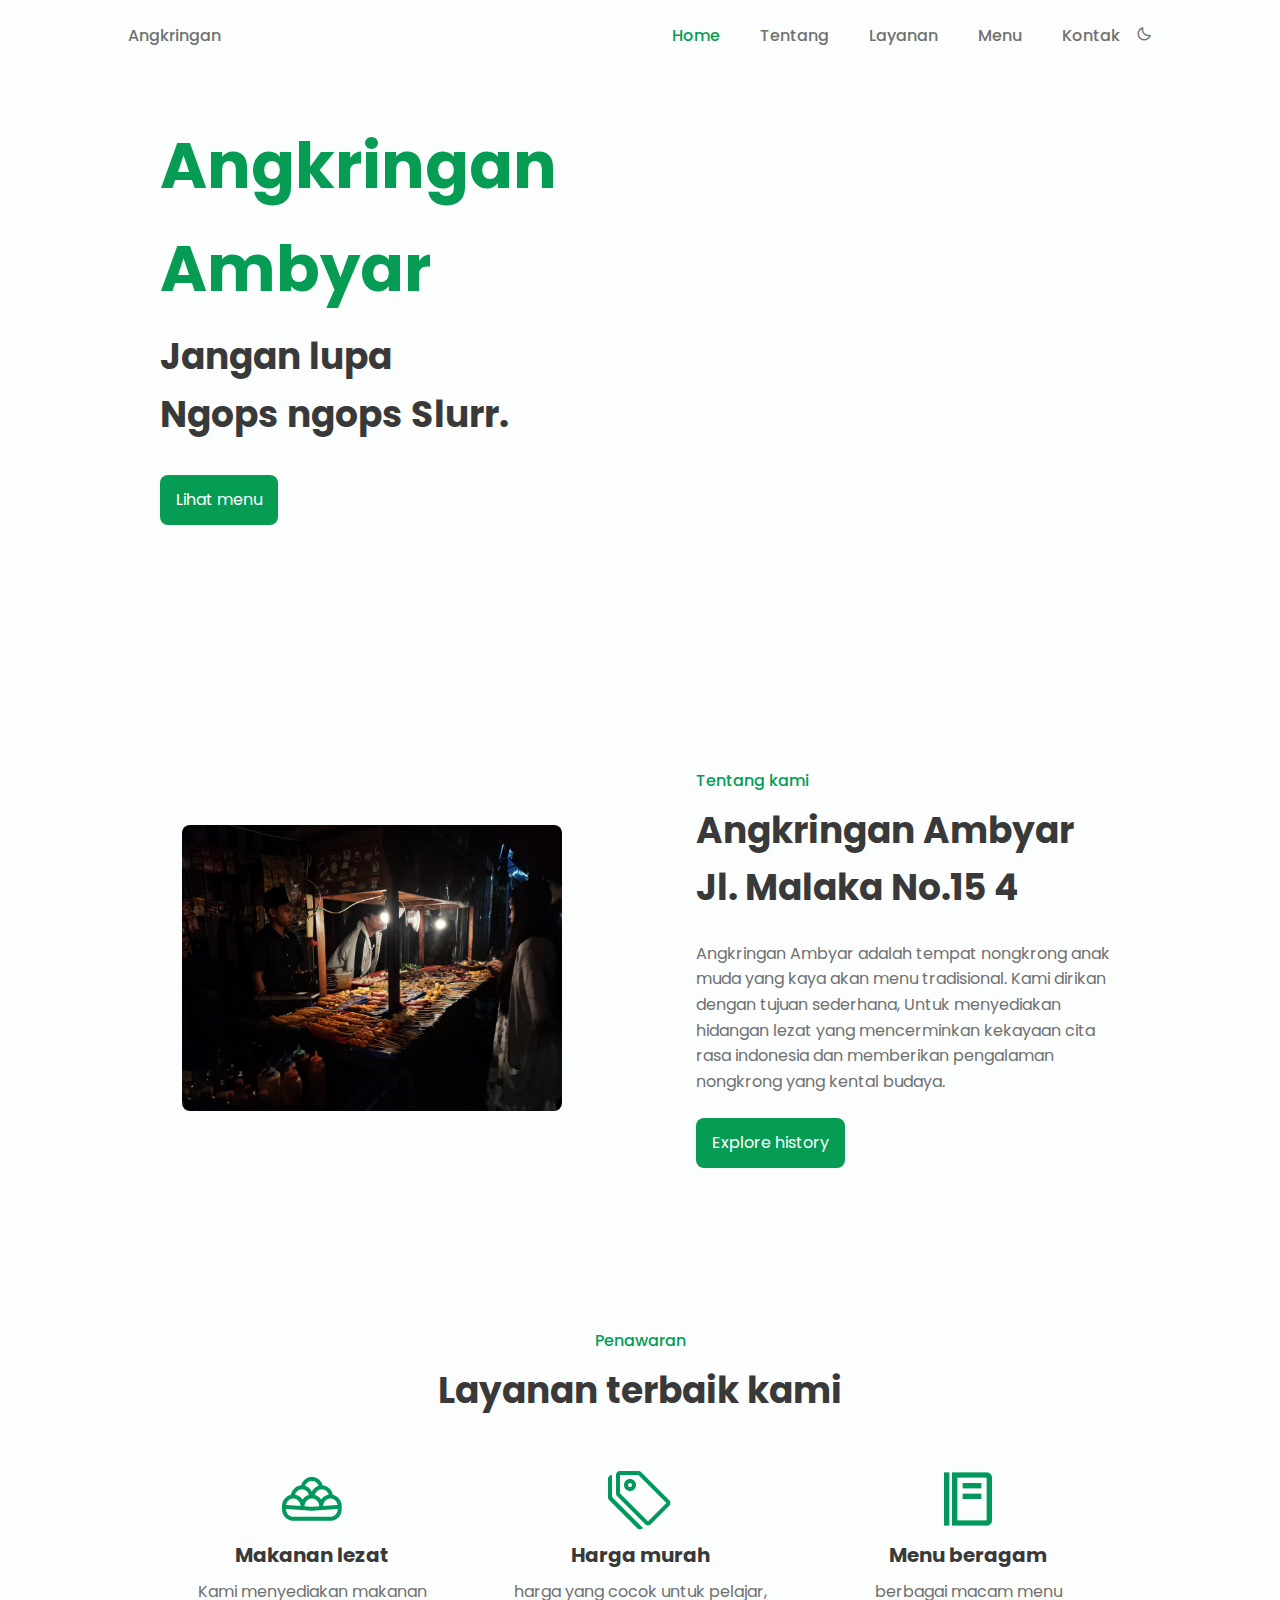
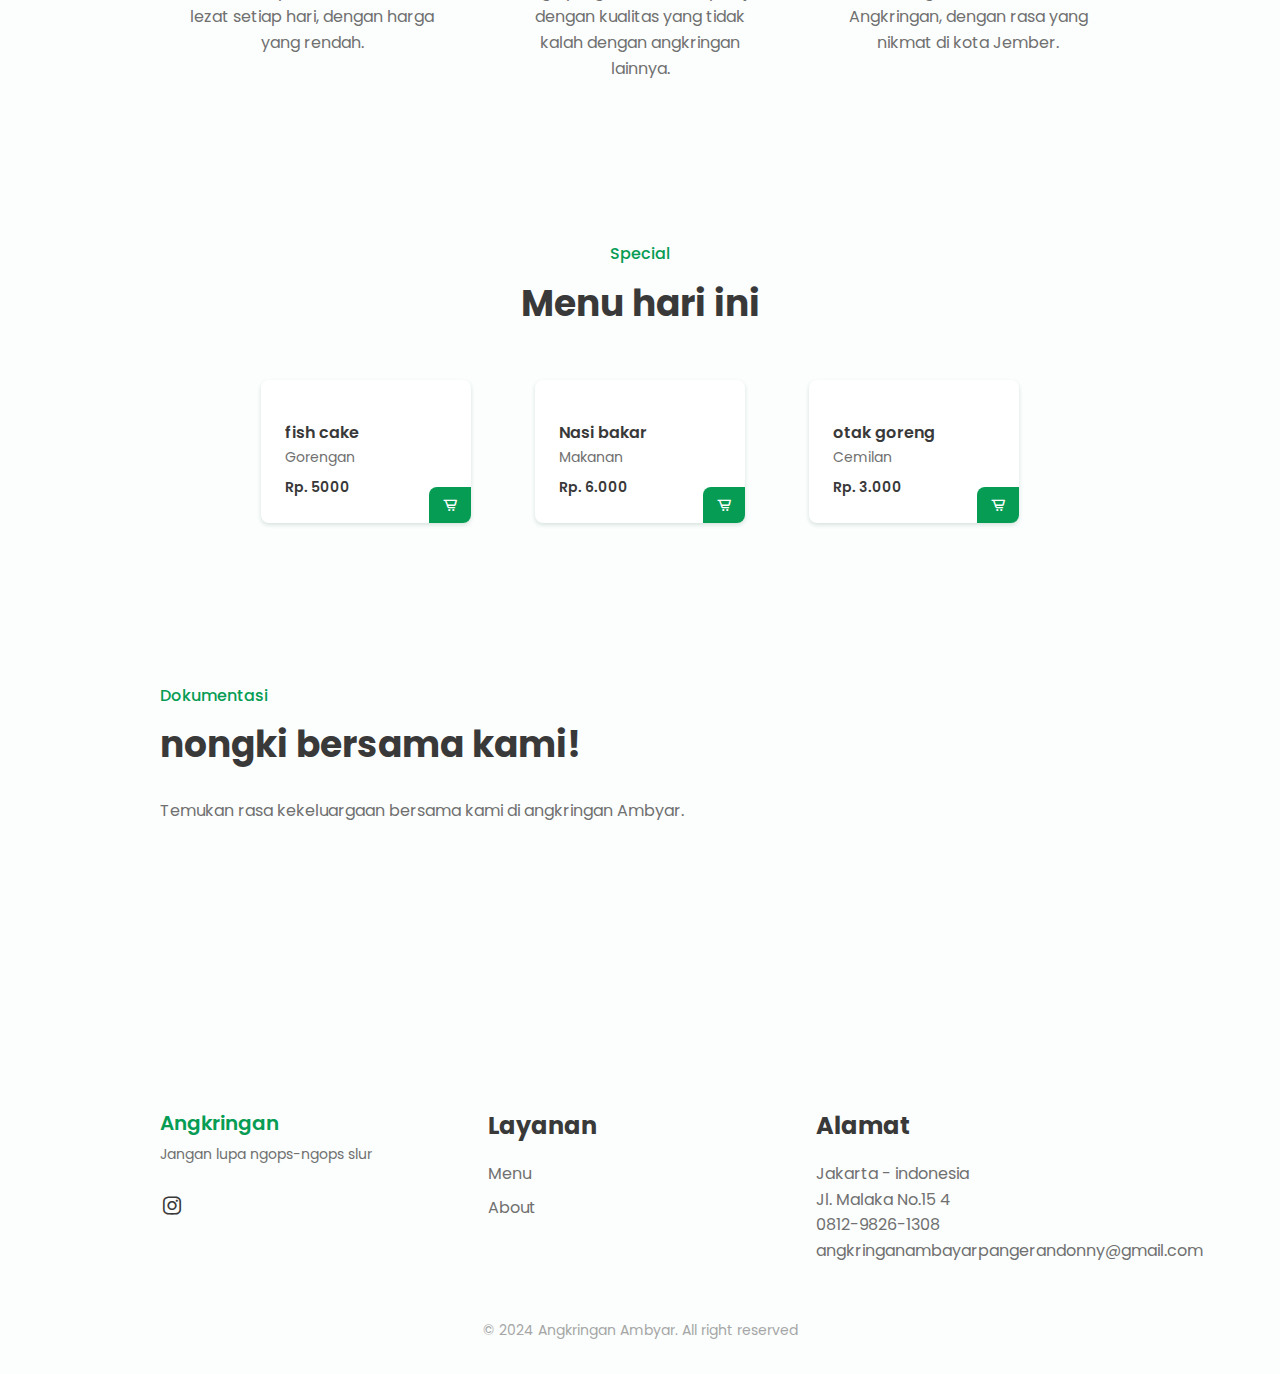
==== index.html @ 0deecf0d "first commit" ====
<!DOCTYPE html>
<html lang="en">

<head>
    <meta charset="UTF-8">
    <meta name="viewport" content="width=device-width, initial-scale=1.0">

    <!--========== BOX ICONS ==========-->
    <link href='https://cdn.jsdelivr.net/npm/boxicons@2.0.5/css/boxicons.min.css' rel='stylesheet'>

    <!--========== CSS ==========-->
    <link rel="stylesheet" href="assets/css/styles.css">

    <title>Angkringan Ambyar Pangeran Donny Abie</title>
</head>

<body>

    <!--========== SCROLL TOP ==========-->
    <a href="#" class="scrolltop" id="scroll-top">
        <i class='bx bx-chevron-up scrolltop__icon'></i>
    </a>

    <!--========== HEADER ==========-->
    <header class="l-header" id="header">
        <nav class="nav bd-container">
            <a href="#" class="nav__logo">Angkringan</a>

            <div class="nav__menu" id="nav-menu">
                <ul class="nav__list">
                    <li class="nav__item"><a href="#home" class="nav__link active-link">Home</a></li>
                    <li class="nav__item"><a href="#about" class="nav__link">Tentang</a></li>
                    <li class="nav__item"><a href="#services" class="nav__link">Layanan</a></li>
                    <li class="nav__item"><a href="#menu" class="nav__link">Menu</a></li>
                    <li class="nav__item"><a href="#contact" class="nav__link">Kontak</a></li>

                    <li><i class='bx bx-moon change-theme' id="theme-button"></i></li>
                </ul>
            </div>

            <div class="nav__toggle" id="nav-toggle">
                <i class='bx bx-menu'></i>
            </div>
        </nav>
    </header>

    <main class="l-main">
        <!--========== HOME ==========-->
        <section class="home" id="home">
            <div class="home__container bd-container bd-grid">
                <div class="home__data">
                    <h1 class="home__title">Angkringan Ambyar</h1>
                    <h2 class="home__subtitle">Jangan lupa <br>Ngops ngops Slurr.</h2>
                    <a href="menu.html" class="button">Lihat menu</a>
                </div>

                <img src="assets/img/foto_angkringan.jpg" alt="" class="home__img">
            </div>
        </section>

        <!--========== ABOUT ==========-->
        <section class="about section bd-container" id="about">
            <div class="about__container  bd-grid">
                <div class="about__data">
                    <span class="section-subtitle about__initial">Tentang kami</span>
                    <h2 class="section-title about__initial">Angkringan Ambyar<br>Jl. Malaka No.15 4</h2>
                    <p class="about__description">Angkringan Ambyar adalah tempat nongkrong anak muda yang kaya akan menu tradisional. Kami dirikan dengan tujuan sederhana, Untuk menyediakan hidangan lezat yang
                        mencerminkan kekayaan cita rasa indonesia dan memberikan pengalaman nongkrong yang kental budaya. </p>
                    <a href="about.html" class="button">Explore history</a>
                </div>

                <img src="assets/img/angkringan2.jpg" alt="" class="about__img">
            </div>
        </section>

        <!--========== SERVICES ==========-->
        <section class="services section bd-container" id="services">
            <span class="section-subtitle">Penawaran</span>
            <h2 class="section-title">Layanan terbaik kami</h2>

            <div class="services__container  bd-grid">
                <div class="services__content">
                    <img class="service__img" src="assets/img/services1.png" alt="">
                    <h3 class="services__title">Makanan lezat</h3>
                    <p class="services__description">Kami menyediakan makanan lezat setiap hari, dengan harga yang
                        rendah.</p>
                </div>

                <div class="services__content">
                    <img class="service__img" src="assets/img/services 2.png" alt="">
                    <h3 class="services__title">Harga murah</h3>
                    <p class="services__description">harga yang cocok untuk pelajar, dengan kualitas yang tidak kalah
                        dengan angkringan lainnya.</p>
                </div>

                <div class="services__content">
                    <img class="service__img" src="assets/img/services3.png" alt="">
                    <h3 class="services__title">Menu beragam</h3>
                    <p class="services__description"> berbagai macam menu Angkringan, dengan rasa yang nikmat di kota
                        Jember.</p>
                </div>
            </div>
        </section>

        <!--========== MENU ==========-->
        <section class="menu section bd-container" id="menu">
            <span class="section-subtitle">Special</span>
            <h2 class="section-title">Menu hari ini</h2>

            <div class="menu__container bd-grid">
                <div class="menu__content">
                    <img src="assets/img/fishcake-modified.png" alt="" class="menu__img">
                    <h3 class="menu__name">fish cake</h3>
                    <span class="menu__detail">Gorengan</span>
                    <span class="menu__preci">Rp. 5000</span>
                    <a href="menu.html" class="button menu__button"><i class='bx bx-cart-alt'></i></a>
                </div>

                <div class="menu__content">
                    <img src="assets/img/nasibakar-modified.png" alt="" class="menu__img">
                    <h3 class="menu__name">Nasi bakar</h3>
                    <span class="menu__detail">Makanan</span>
                    <span class="menu__preci">Rp. 6.000</span>
                    <a href="menu.html" class="button menu__button"><i class='bx bx-cart-alt'></i></a>
                </div>

                <div class="menu__content">
                    <img src="assets/img/otakgoreng-modified.png" alt="" class="menu__img">
                    <h3 class="menu__name">otak goreng</h3>
                    <span class="menu__detail">Cemilan</span>
                    <span class="menu__preci">Rp. 3.000</span>
                    <a href="menu.html" class="button menu__button"><i class='bx bx-cart-alt'></i></a>
                </div>
            </div>
        </section>

        <!--===== APP =======-->
        <section class="app section bd-container">
                <div class="app__data">
                    <span class="section-subtitle app__initial">Dokumentasi</span>
                    <h2 class="section-title app__initial">nongki bersama kami!</h2>
                    <p class="app__description">Temukan rasa kekeluargaan bersama kami di angkringan Ambyar.
                    </p>
                    <div class="app__stores">
                        <a href="https://maps.app.goo.gl/nrEzpNEeFhxpk32NA"><img src="assets/img/nasibakar-modified.png" alt="" class="app__store"></a>
                        <a href="https://maps.app.goo.gl/nrEzpNEeFhxpk32NA"><img src="assets/img/nasikucing-modified.png" alt="" class="app__store"></a>
                        <a href="https://maps.app.goo.gl/nrEzpNEeFhxpk32NA"><img src="assets/img/otakgoreng-modified.png" alt="" class="app__store"></a>
                        <a href="https://maps.app.goo.gl/nrEzpNEeFhxpk32NA"><img src="assets/img/ayambakar-modified.png" alt="" class="app__store"></a>
                    </div>
                </div>

                <img src="assets/img/gatau.png" alt="" class="app__img">
            
        </section>

        <!--========== CONTACT US ==========-->


    </main>



    <!--========== FOOTER ==========-->
    <footer class="footer section bd-container">
        <div class="footer__container bd-grid">
            <div class="footer__content">
                <a href="#" class="footer__logo">Angkringan</a>
                <span class="footer__description">Jangan lupa ngops-ngops slur</span>
                <div>
                    <a href="https://www.instagram.com/angkringan_ambyarx/" class="footer__social"><i class='bx bxl-instagram'></i></a>
                </div>
            </div>

            <div class="footer__content">
                <h3 class="footer__title">Layanan</h3>
                <ul>
                    <li><a href="menu.html" class="footer__link">Menu</a></li>
                    <li><a href="about.html" class="footer__link">About</a></li>
                </ul>
            </div>

            <div class="footer__content">
                <h3 class="footer__title">Alamat</h3>
                <ul>
                    <li>Jakarta - indonesia</li>
                    <li> Jl. Malaka No.15 4</li>
                    <li>0812-9826-1308</li>
                    <li>angkringanambayarpangerandonny@gmail.com</li>
                </ul>
            </div>
        </div>

        <p class="footer__copy">&#169; 2024 Angkringan Ambyar. All right reserved</p>
    </footer>

    <!--========== SCROLL REVEAL ==========-->
    <script src="https://unpkg.com/scrollreveal"></script>

    <!--========== MAIN JS ==========-->
    <script src="assets/js/main.js"></script>
</body>

</html>
---- assets/css/styles.css ----
/*===== GOOGLE FONTS =====*/
@import url("https://fonts.googleapis.com/css2?family=Poppins:wght@400;500;600&display=swap");

/*===== VARIABLES CSS =====*/
:root {
  --header-height: 3rem;

  /*========== Colors ==========*/
  --first-color: #069C54;
  --first-color-alt: #048654;
  --title-color: #393939;
  --text-color: #707070;
  --text-color-light: #A6A6A6;
  --body-color: #FBFEFD;
  --container-color: #FFFFFF;

  /*========== Font and typography ==========*/
  --body-font: 'Poppins', sans-serif;
  --biggest-font-size: 2.25rem;
  --h1-font-size: 1.5rem;
  --h2-font-size: 1.25rem;
  --h3-font-size: 1rem;
  --normal-font-size: .938rem;
  --small-font-size: .813rem;
  --smaller-font-size: .75rem;

  /*========== Font weight ==========*/
  --font-medium: 500;
  --font-semi-bold: 600;

  /*========== Margenes ==========*/
  --mb-1: .5rem;
  --mb-2: 1rem;
  --mb-3: 1.5rem;
  --mb-4: 2rem;
  --mb-5: 2.5rem;
  --mb-6: 3rem;

  /*========== z index ==========*/
  --z-tooltip: 10;
  --z-fixed: 100;
}

@media screen and (min-width: 768px){
  :root{
    --biggest-font-size: 4rem;
    --h1-font-size: 2.25rem;
    --h2-font-size: 1.5rem;
    --h3-font-size: 1.25rem;
    --normal-font-size: 1rem;
    --small-font-size: .875rem;
    --smaller-font-size: .813rem;
  }
}

/*========== BASE ==========*/
*,::before,::after{
  box-sizing: border-box;
}

html{
  scroll-behavior: smooth;
}

/*========== Variables Dark theme ==========*/
body.dark-theme{
  --title-color: #F1F3F2;
  --text-color: #C7D1CC;
  --body-color: #1D2521;
  --container-color: #27302C;
}

/*========== Button Dark/Light ==========*/
.change-theme{
  position: absolute;
  right: 1rem;
  top: 1.8rem;
  color: var(--text-color);
  font-size: 1rem;
  cursor: pointer;
}

body{
  margin: var(--header-height) 0 0 0;
  font-family: var(--body-font);
  font-size: var(--normal-font-size);
  background-color: var(--body-color);
  color: var(--text-color);
  line-height: 1.6;
}

h1,h2,h3,p,ul{
  margin: 0;
}

ul{
  padding: 0;
  list-style: none;
}

a{
  text-decoration: none;
}

img{
  max-width: 100%;
  height: auto;
}

/*========== CLASS CSS ==========*/
.section{
  padding: 4rem 0 2rem;
}

.section-title, .section-subtitle{
  text-align: center;
}

.section-title{
  font-size: var(--h1-font-size);
  color: var(--title-color);
  margin-bottom: var(--mb-3);
}

.section-subtitle{
  display: block;
  color: var(--first-color);
  font-weight: var(--font-medium);
  margin-bottom: var(--mb-1);
}

/*========== LAYOUT ==========*/
.bd-container{
  max-width: 960px;
  width: calc(100% - 2rem);
  margin-left: var(--mb-2);
  margin-right: var(--mb-2);
}

.bd-grid{
  display: grid;
  gap: 1.5rem;
}

.l-header{
  width: 100%;
  position: fixed;
  top: 0;
  left: 0;
  z-index: var(--z-fixed);
  background-color: var(--body-color);
}

/*========== NAV ==========*/
.nav{
  max-width: 1024px;
  height: var(--header-height);
  display: flex;
  justify-content: space-between;
  align-items: center;
}

@media screen and (max-width: 768px){
  .nav__menu{
    position: fixed;
    top: -100%;
    left: 0;
    width: 100%;
    padding: 1.5rem 0 1rem;
    text-align: center;
    background-color: var(--body-color);
    transition: .4s;
    box-shadow: 0 4px 4px rgba(0,0,0,.1);
    border-radius: 0 0 1rem 1rem;
    z-index: var(--z-fixed);
  }
}

.nav__item{
  margin-bottom: var(--mb-2);
}

.nav__link, .nav__logo, .nav__toggle{
  color: var(--text-color);
  font-weight: var(--font-medium);
}

.nav__logo:hover{
  color: var(--first-color);
}

.nav__link{
  transition: .3s;
}

.nav__link:hover{
  color: var(--first-color);
}

.nav__toggle{
  font-size: 1.3rem;
  cursor: pointer;
}

/* Show menu */
.show-menu{
  top: var(--header-height);
}

/* Active menu */
.active-link{
  color: var(--first-color);
}

/* Change background header */
.scroll-header{
  box-shadow: 0 2px 4px rgba(0,0,0,.1);
}

/* Scroll top */
.scrolltop{
  position: fixed;
  right: 1rem;
  bottom: -20%;
  display: flex;
  justify-content: center;
  align-items: center;
  padding: .3rem;
  background: rgba(6,156,84,.5);
  border-radius: .4rem;
  z-index: var(--z-tooltip);
  transition: .4s;
  visibility: hidden;
}

.scrolltop:hover{
  background-color: var(--first-color-alt);
}

.scrolltop__icon{
  font-size: 1.8rem;
  color: var(--body-color);
}

/* Show scrolltop */
.show-scroll{
  visibility: visible;
  bottom: 1.5rem;
}

/*========== HOME ==========*/
.home__container{
  height: calc(100vh - var(--header-height));
  align-content: center;
}

.home__title{
  font-size: var(--biggest-font-size);
  color: var(--first-color);
  margin-bottom: var(--mb-1);
}

.home__subtitle{
  font-size: var(--h1-font-size);
  color: var(--title-color);
  margin-bottom: var(--mb-4);
}

.home__img{
  width: 300px;
  justify-self: center;
}

/*========== BUTTONS ==========*/
.button{
  display: inline-block;
  background-color: var(--first-color);
  color: #FFF;
  padding: .75rem 1rem;
  border-radius: .5rem;
  transition: .3s;
}

.button:hover{
  background-color: var(--first-color-alt);
}

/*========== ABOUT ==========*/
.about__data{
  text-align: center;
}

.about__description{
  margin-bottom: var(--mb-3);
}

.about__img{
  width: 280px;
  border-radius: .5rem;
  justify-self: center;
}

/*========== SERVICES ==========*/
.services__container{
  row-gap: 2.5rem;
  grid-template-columns: repeat(auto-fit, minmax(220px, 1fr));
}

.services__content{
  text-align: center;
}

.services__img{
  width: 64px;
  height: 64px;
  fill: var(--first-color);
  margin-bottom: var(--mb-2);
}

.services__title{
  font-size: var(--h3-font-size);
  color: var(--title-color);
  margin-bottom: var(--mb-1);
}

.services__description{
  padding: 0 1.5rem;
}

/*========== MENU ==========*/
.menu__container{
  grid-template-columns: repeat(2, 1fr);
  justify-content: center;
}

.menu__content{
  position: relative;
  display: flex;
  flex-direction: column;
  background-color: var(--container-color);
  border-radius: .5rem;
  box-shadow: 0 2px 4px rgba(3,74,40,.15);
  padding: .75rem;
}

.menu__img{
  width: 100px;
  align-self: center;
  margin-bottom: var(--mb-2);
}

.menu__name, .menu__preci{
  font-weight: var(--font-semi-bold);
  color: var(--title-color);
}

.menu__name{
  font-size: var(--normal-font-size);
}

.menu__detail, .menu__preci{
  font-size: var(--small-font-size);
}

.menu__detail{
  margin-bottom: var(--mb-1);
}

.menu__button{
  position: absolute;
  bottom: 0;
  right: 0;
  display: flex;
  padding: .625rem .813rem;
  border-radius: .5rem 0 .5rem 0;
}

/*========== APP ==========*/
.app__data{
  text-align: center;
}

.app__description{
  margin-bottom: var(--mb-5);
}

.app__stores{
  margin-bottom: var(--mb-4);
}

.app__store{
  width: 120px;
  margin: 0 var(--mb-1);
}

.app__img{
  width: 230px;
  justify-self: center;
}

/*========== CONTACT ==========*/
.contact__container{
  text-align: center;
}

.contact__description{
  margin-bottom: var(--mb-3);
}

/*========== FOOTER ==========*/
.footer__container{
  grid-template-columns: repeat(auto-fit, minmax(220px, 1fr));
  row-gap: 2rem;
}

.footer__logo{
  font-size: var(--h3-font-size);
  color: var(--first-color);
  font-weight: var(--font-semi-bold);
}

.footer__description{
  display: block;
  font-size: var(--small-font-size);
  margin: .25rem 0 var(--mb-3);
}

.footer__social{
  font-size: 1.5rem;
  color: var(--title-color);
  margin-right: var(--mb-2);
}

.footer__title{
  font-size: var(--h2-font-size);
  color: var(--title-color);
  margin-bottom: var(--mb-2);
}

.footer__link{
  display: inline-block;
  color: var(--text-color);
  margin-bottom: var(--mb-1);
}

.footer__link:hover{
  color: var(--first-color);
}

.footer__copy{
  text-align: center;
  font-size: var(--small-font-size);
  color: var(--text-color-light);
  margin-top: 3.5rem;
}

/*========== MEDIA QUERIES ==========*/
@media screen and (min-width: 576px){
  .home__container,
  .about__container,
  .app__container{
    grid-template-columns: repeat(2,1fr);
    align-items: center;
  }

  .about__data, .about__initial,
  .app__data, .app__initial,
  .contact__container, .contact__initial{
    text-align: initial;
  }

  .about__img, .app__img{
    width: 380px;
    order: -1;
  }

  .contact__container{
    grid-template-columns: 1.75fr 1fr;
    align-items: center;
  }
  .contact__button{
    justify-self: center;
  }
}

@media screen and (min-width: 768px){
  body{
    margin: 0;
  }

  .section{
    padding-top: 8rem;
  }

  .nav{
    height: calc(var(--header-height) + 1.5rem);
  }
  .nav__list{
    display: flex;
  }
  .nav__item{
    margin-left: var(--mb-5);
    margin-bottom: 0;
  }
  .nav__toggle{
    display: none;
  }

  .change-theme{
    position: initial;
    margin-left: var(--mb-2);
  }

  .home__container{
    height: 100vh;
    justify-items: center;
  }

  .services__container,
  .menu__container{
    margin-top: var(--mb-6);
  }

  .menu__container{
    grid-template-columns: repeat(3, 210px);
    column-gap: 4rem;
  }
  .menu__content{
    padding: 1.5rem;
  }
  .menu__img{
    width: 130px;
  }

  .app__store{
    margin: 0 var(--mb-1) 0 0;
  }
}

@media screen and (min-width: 960px){
  .bd-container{
    margin-left: auto;
    margin-right: auto;
  }

  .home__img{
    width: 500px;
  }

  .about__container,
  .app__container{
    column-gap: 7rem;
  }
}

/* For tall screens on mobiles y desktop*/
@media screen and (min-height: 721px) {
    .home__container {
        height: 640px;
    }
}
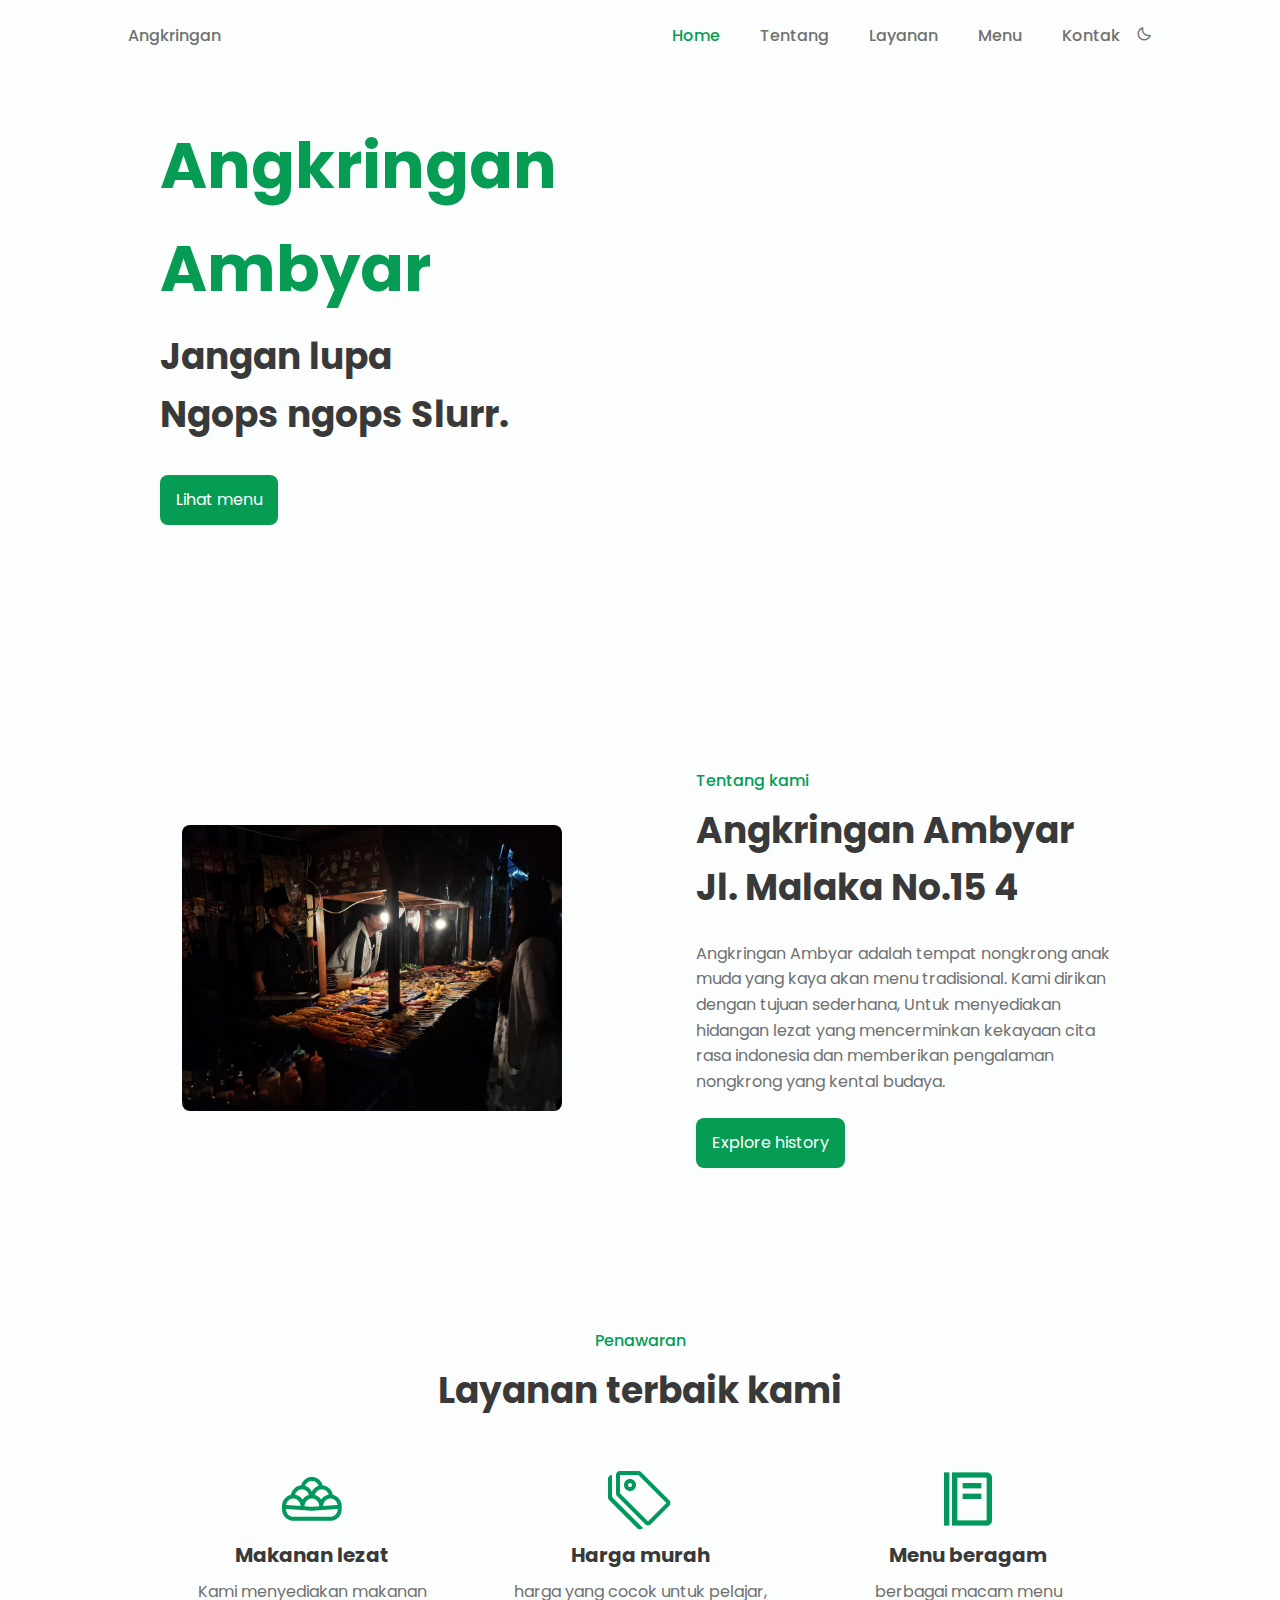
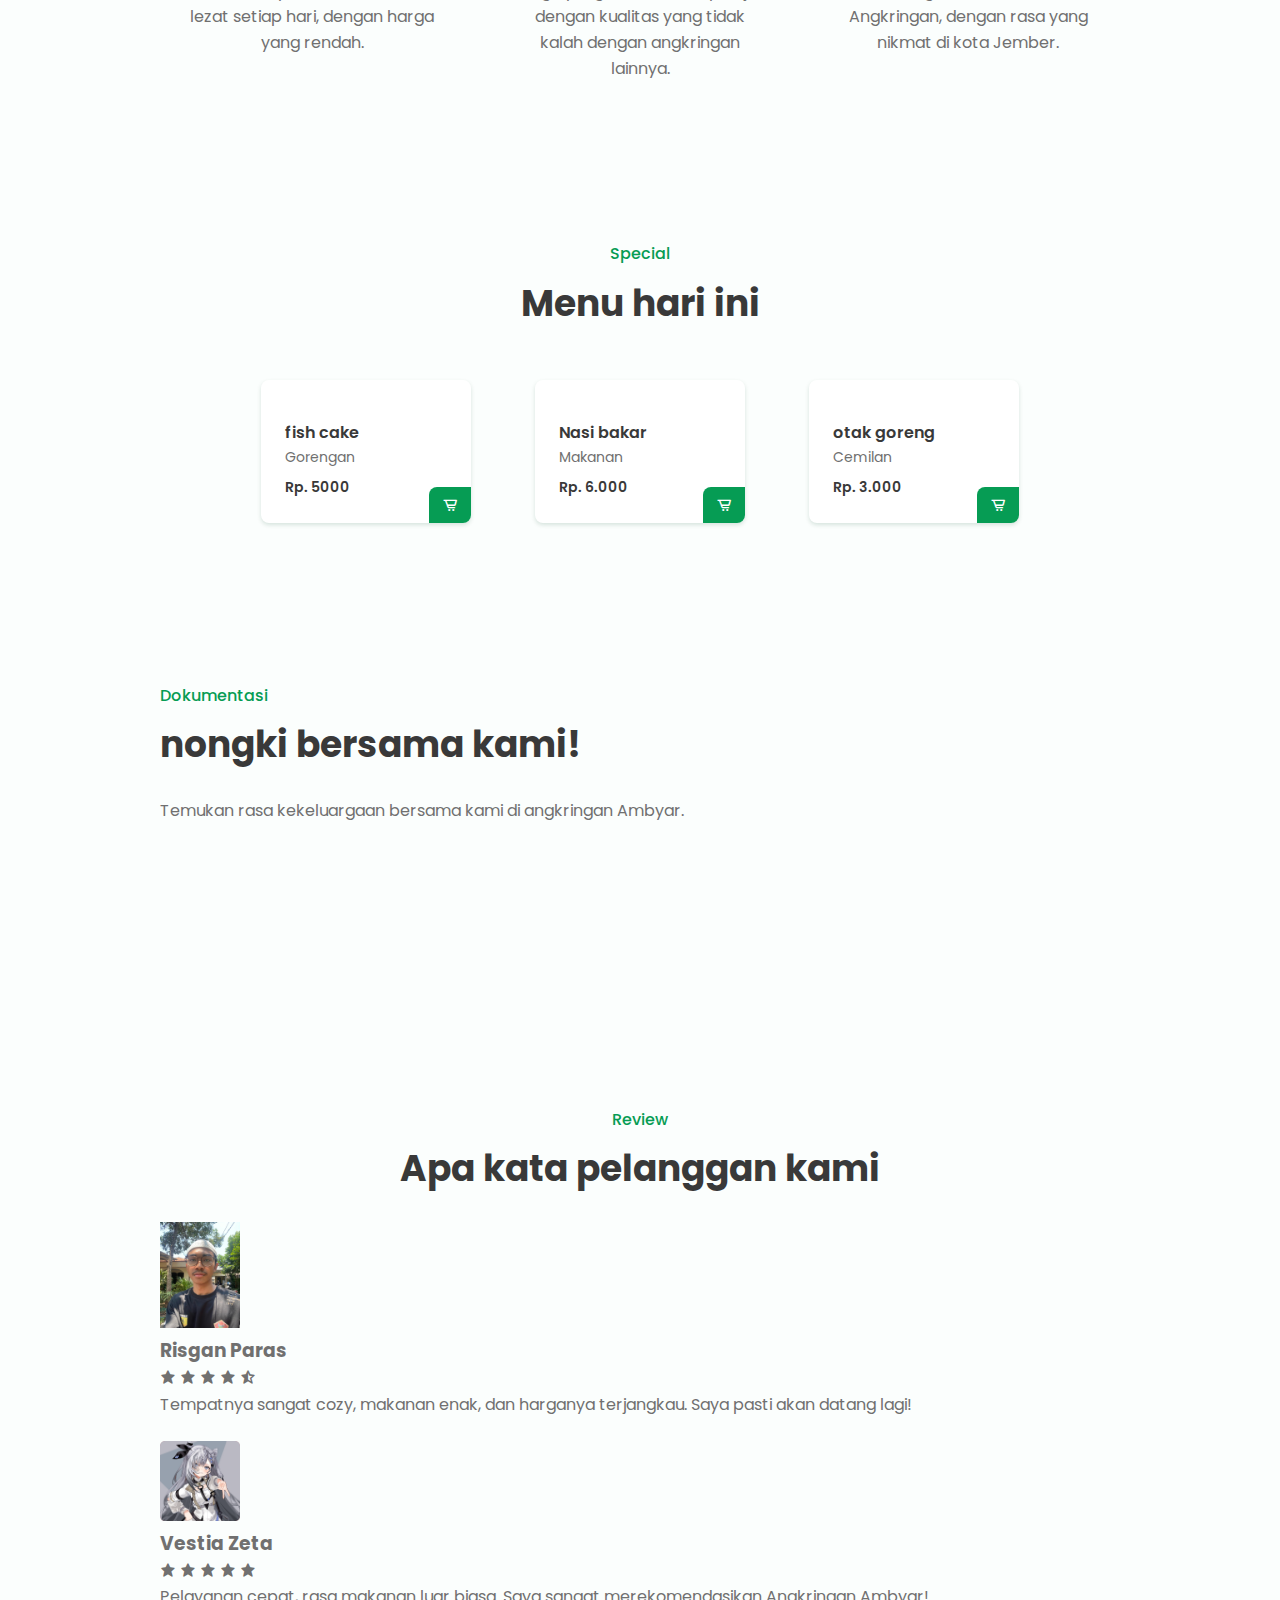
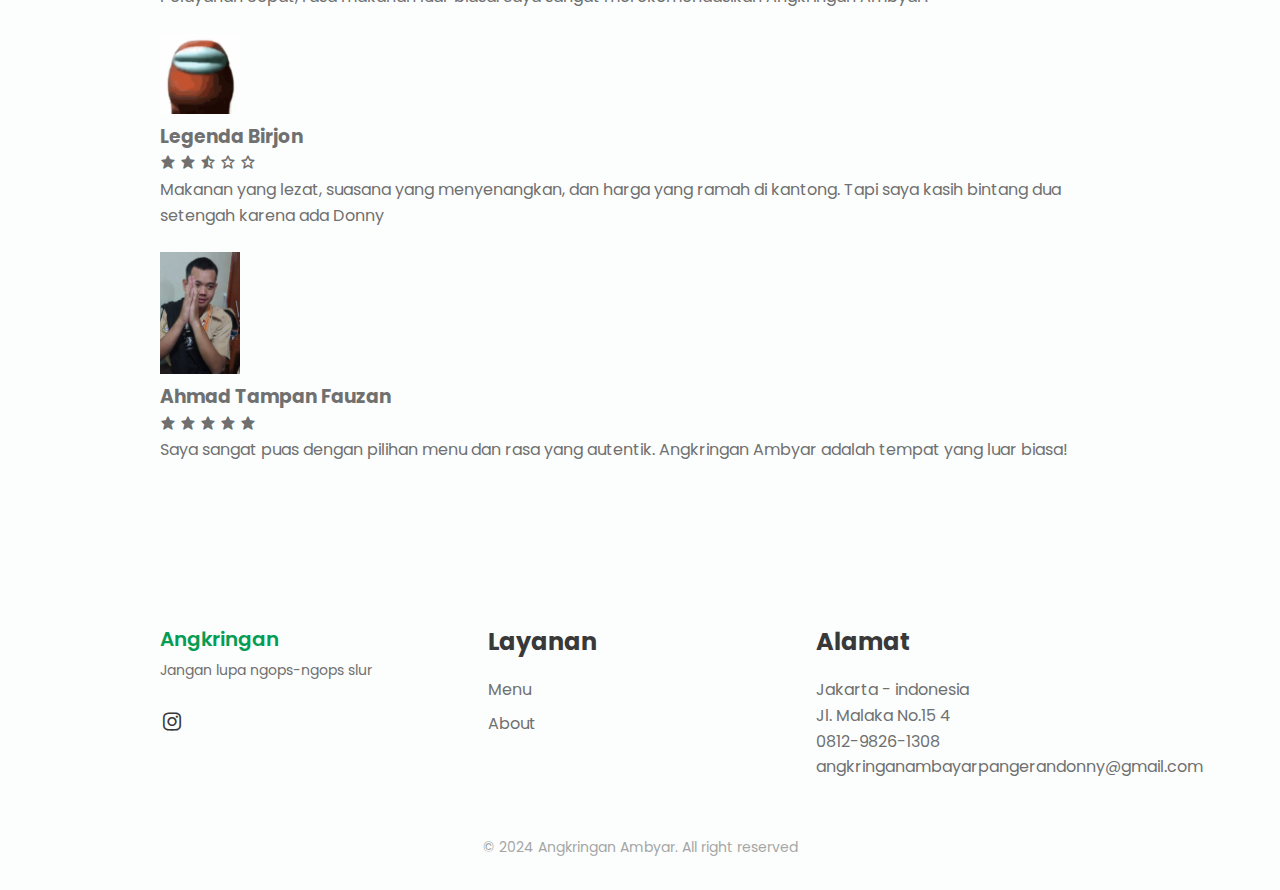
==== commit f042a50c: "tes" ====
--- a/index.html
+++ b/index.html
@@ -153,6 +153,79 @@
             
         </section>
 
+        <!--========== REVIEWS ==========-->
+        <section class="reviews section bd-container" id="reviews">
+            <span class="section-subtitle">Review</span>
+            <h2 class="section-title">Apa kata pelanggan kami</h2>
+
+            <div class="reviews__container bd-grid">
+                <!-- Review 1 -->
+                <div class="review__item">
+                    <img src="assets/img/risgan.jpg.png" alt="Customer 1" class="review__img" width="80" height="80">
+                    <div class="review__data">
+                        <h3 class="review__name">Risgan Paras</h3>
+                        <div class="review__rating">
+                            <i class='bx bxs-star'></i>
+                            <i class='bx bxs-star'></i>
+                            <i class='bx bxs-star'></i>
+                            <i class='bx bxs-star'></i>
+                            <i class='bx bxs-star-half'></i>
+                        </div>
+                        <p class="review__message">Tempatnya sangat cozy, makanan enak, dan harganya terjangkau. Saya pasti akan datang lagi!</p>
+                    </div>
+                </div>
+
+                <!-- Review 2 -->
+                <div class="review__item">
+                    <img src="assets/img/zeta.png" alt="Vestia Zeta" class="review__img" width="80" height="80">
+                    <div class="review__data">
+                        <h3 class="review__name">Vestia Zeta</h3>
+                        <div class="review__rating">
+                            <i class='bx bxs-star'></i>
+                            <i class='bx bxs-star'></i>
+                            <i class='bx bxs-star'></i>
+                            <i class='bx bxs-star'></i>
+                            <i class='bx bxs-star'></i>
+                        </div>
+                        <p class="review__message">Pelayanan cepat, rasa makanan luar biasa. Saya sangat merekomendasikan Angkringan Ambyar!</p>
+                    </div>
+                </div>
+
+                <!-- Review 3 -->
+                <div class="review__item">
+                    <img src="assets/img/birjon.jpg" alt="Legenda Birjon" class="review__img" width="80" height="80">
+                    <div class="review__data">
+                        <h3 class="review__name">Legenda Birjon</h3>
+                        <div class="review__rating">
+                            <i class='bx bxs-star'></i>
+                            <i class='bx bxs-star'></i>
+                            <i class='bx bxs-star-half'></i>
+                            <i class='bx bx-star'></i>
+                            <i class='bx bx-star'></i>
+                        </div>
+                        <p class="review__message">Makanan yang lezat, suasana yang menyenangkan, dan harga yang ramah di kantong. Tapi saya kasih bintang dua setengah karena ada Donny</p>
+                    </div>
+                </div>
+
+                <!-- Review 4 -->
+                <div class="review__item">
+                    <img src="assets/img/ahmad.jpg" alt="Customer 1" class="review__img" width="80" height="80">
+                    <div class="review__data">
+                        <h3 class="review__name">Ahmad Tampan Fauzan</h3>
+                        <div class="review__rating">
+                            <i class='bx bxs-star'></i>
+                            <i class='bx bxs-star'></i>
+                            <i class='bx bxs-star'></i>
+                            <i class='bx bxs-star'></i>
+                            <i class='bx bxs-star'></i>
+                        </div>
+                        <p class="review__message">Saya sangat puas dengan pilihan menu dan rasa yang autentik. Angkringan Ambyar adalah tempat yang luar biasa!</p>
+                    </div>
+                </div>
+            </div>
+        </section>
+
+
         <!--========== CONTACT US ==========-->
 
 
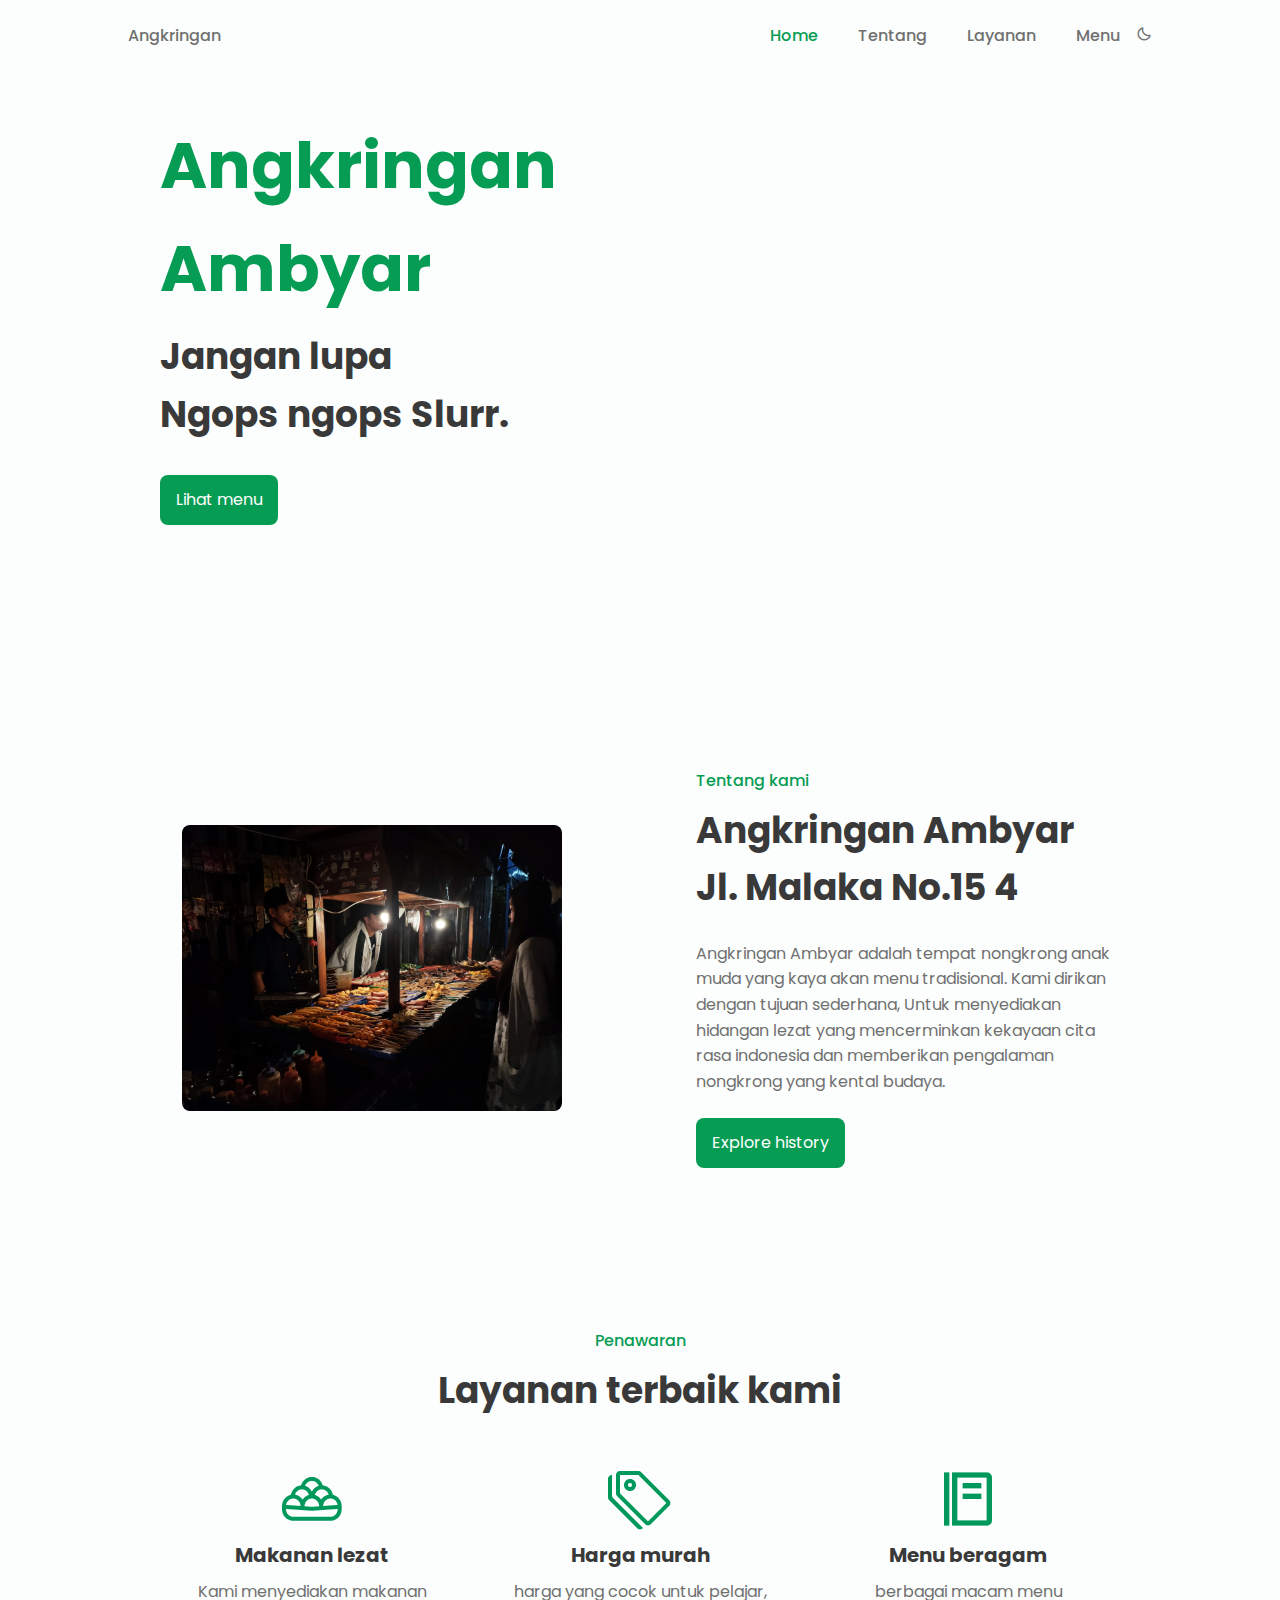
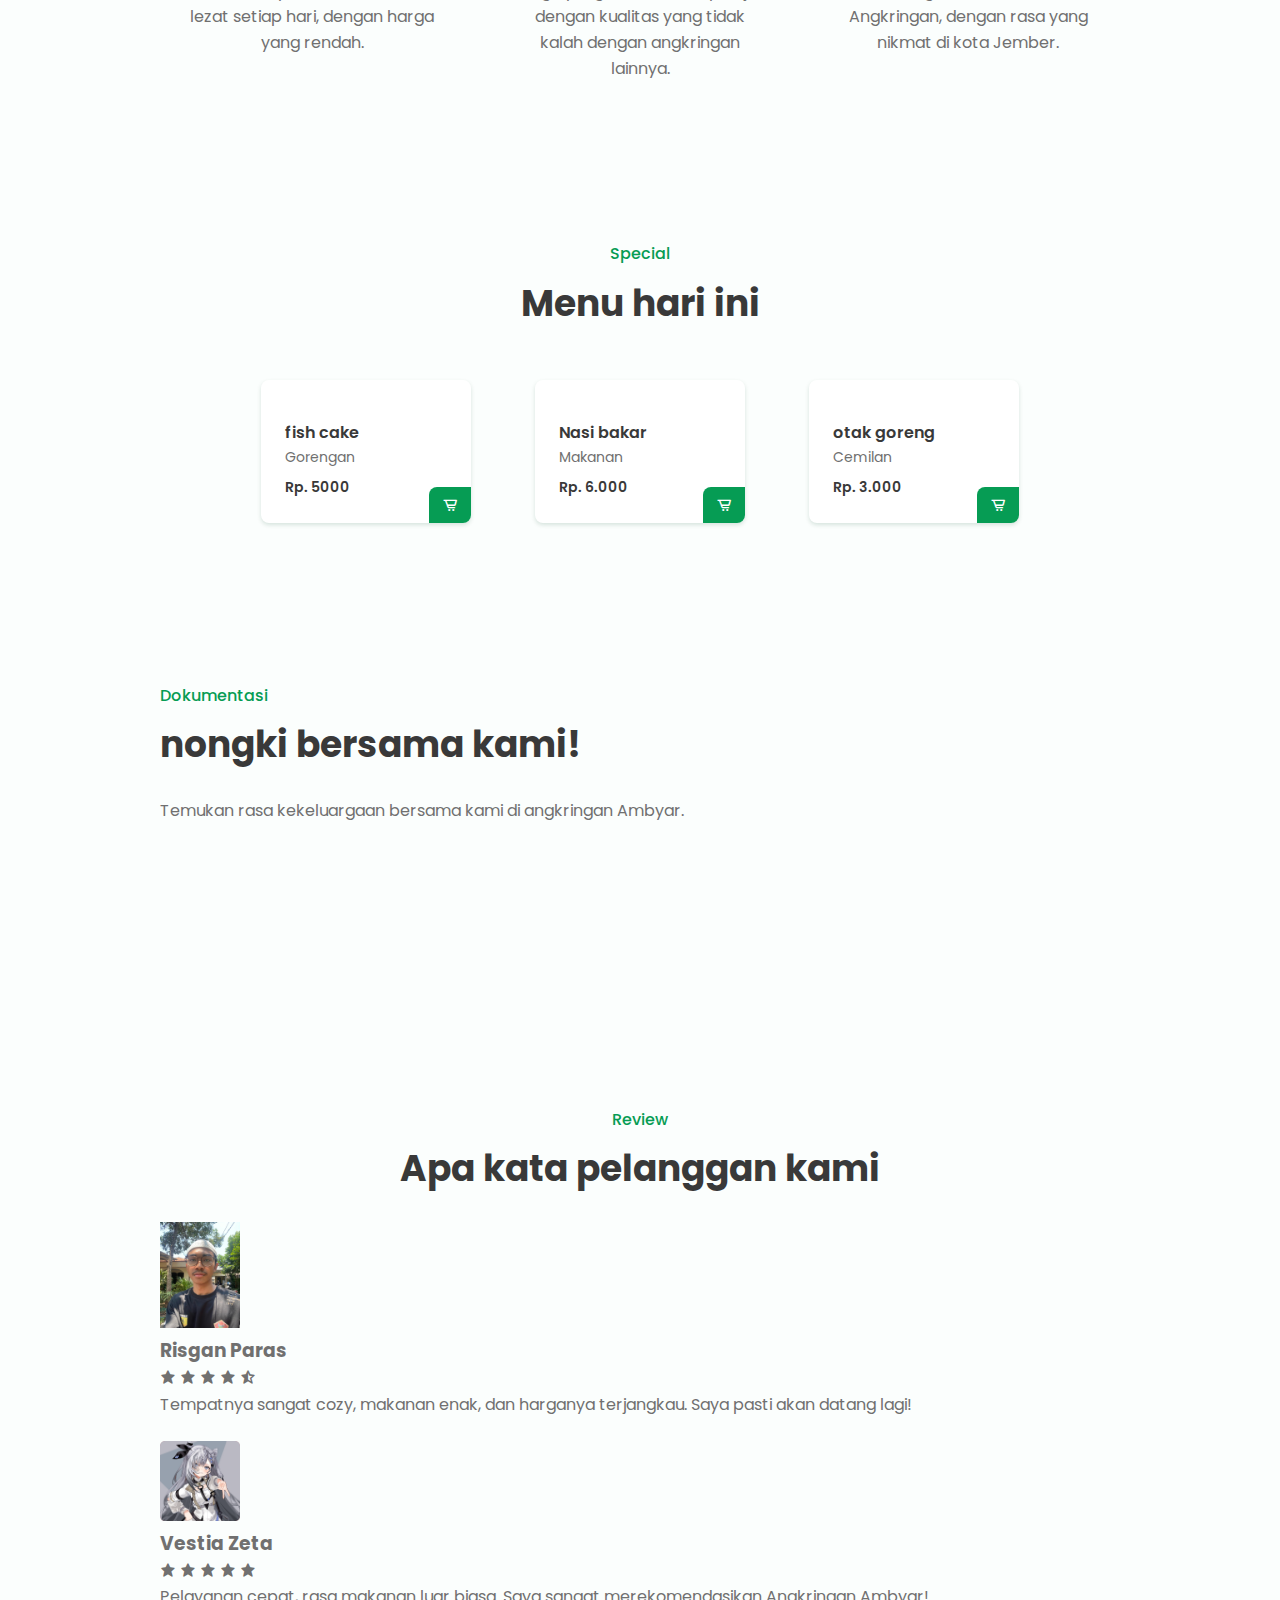
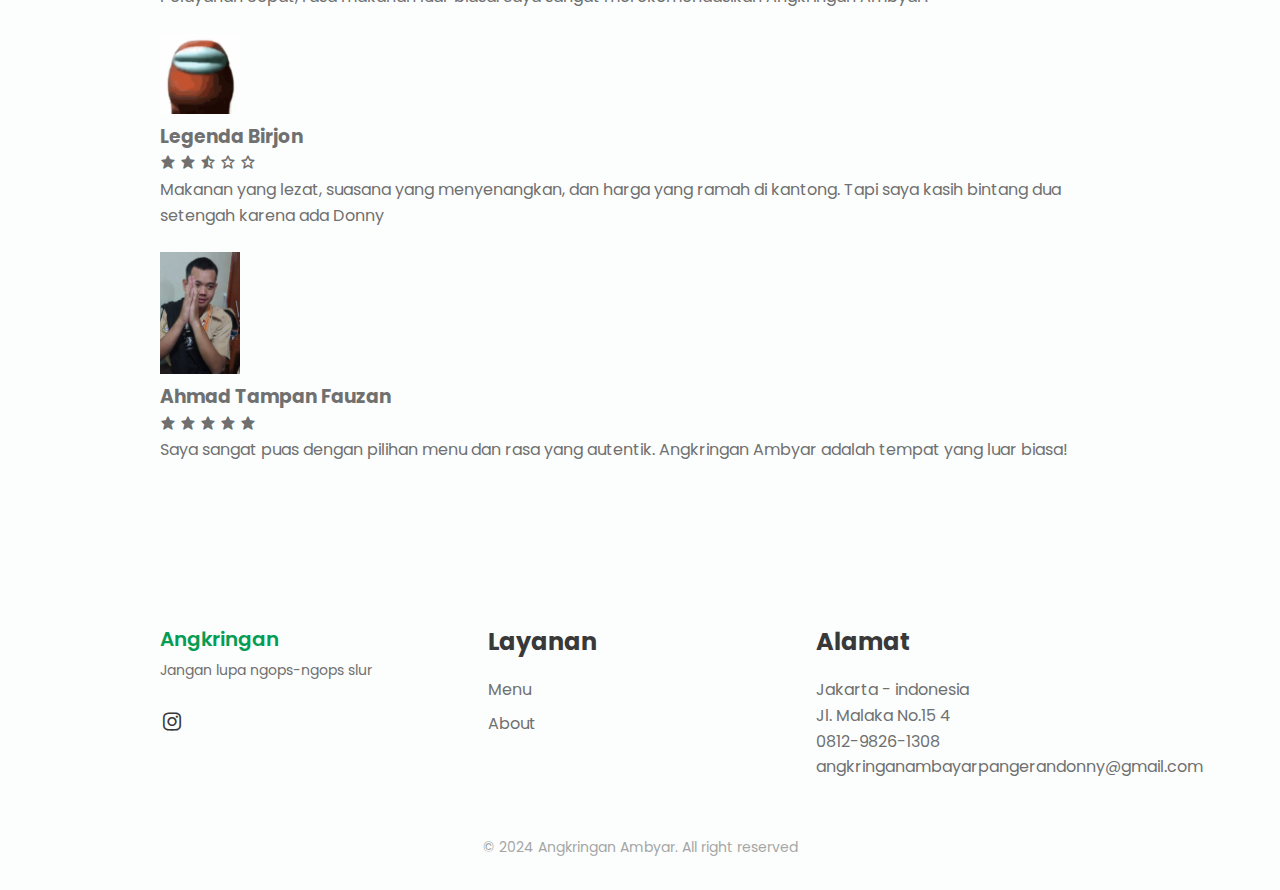
==== commit 382169cb: "." ====
--- a/index.html
+++ b/index.html
@@ -32,7 +32,6 @@
                     <li class="nav__item"><a href="#about" class="nav__link">Tentang</a></li>
                     <li class="nav__item"><a href="#services" class="nav__link">Layanan</a></li>
                     <li class="nav__item"><a href="#menu" class="nav__link">Menu</a></li>
-                    <li class="nav__item"><a href="#contact" class="nav__link">Kontak</a></li>
 
                     <li><i class='bx bx-moon change-theme' id="theme-button"></i></li>
                 </ul>
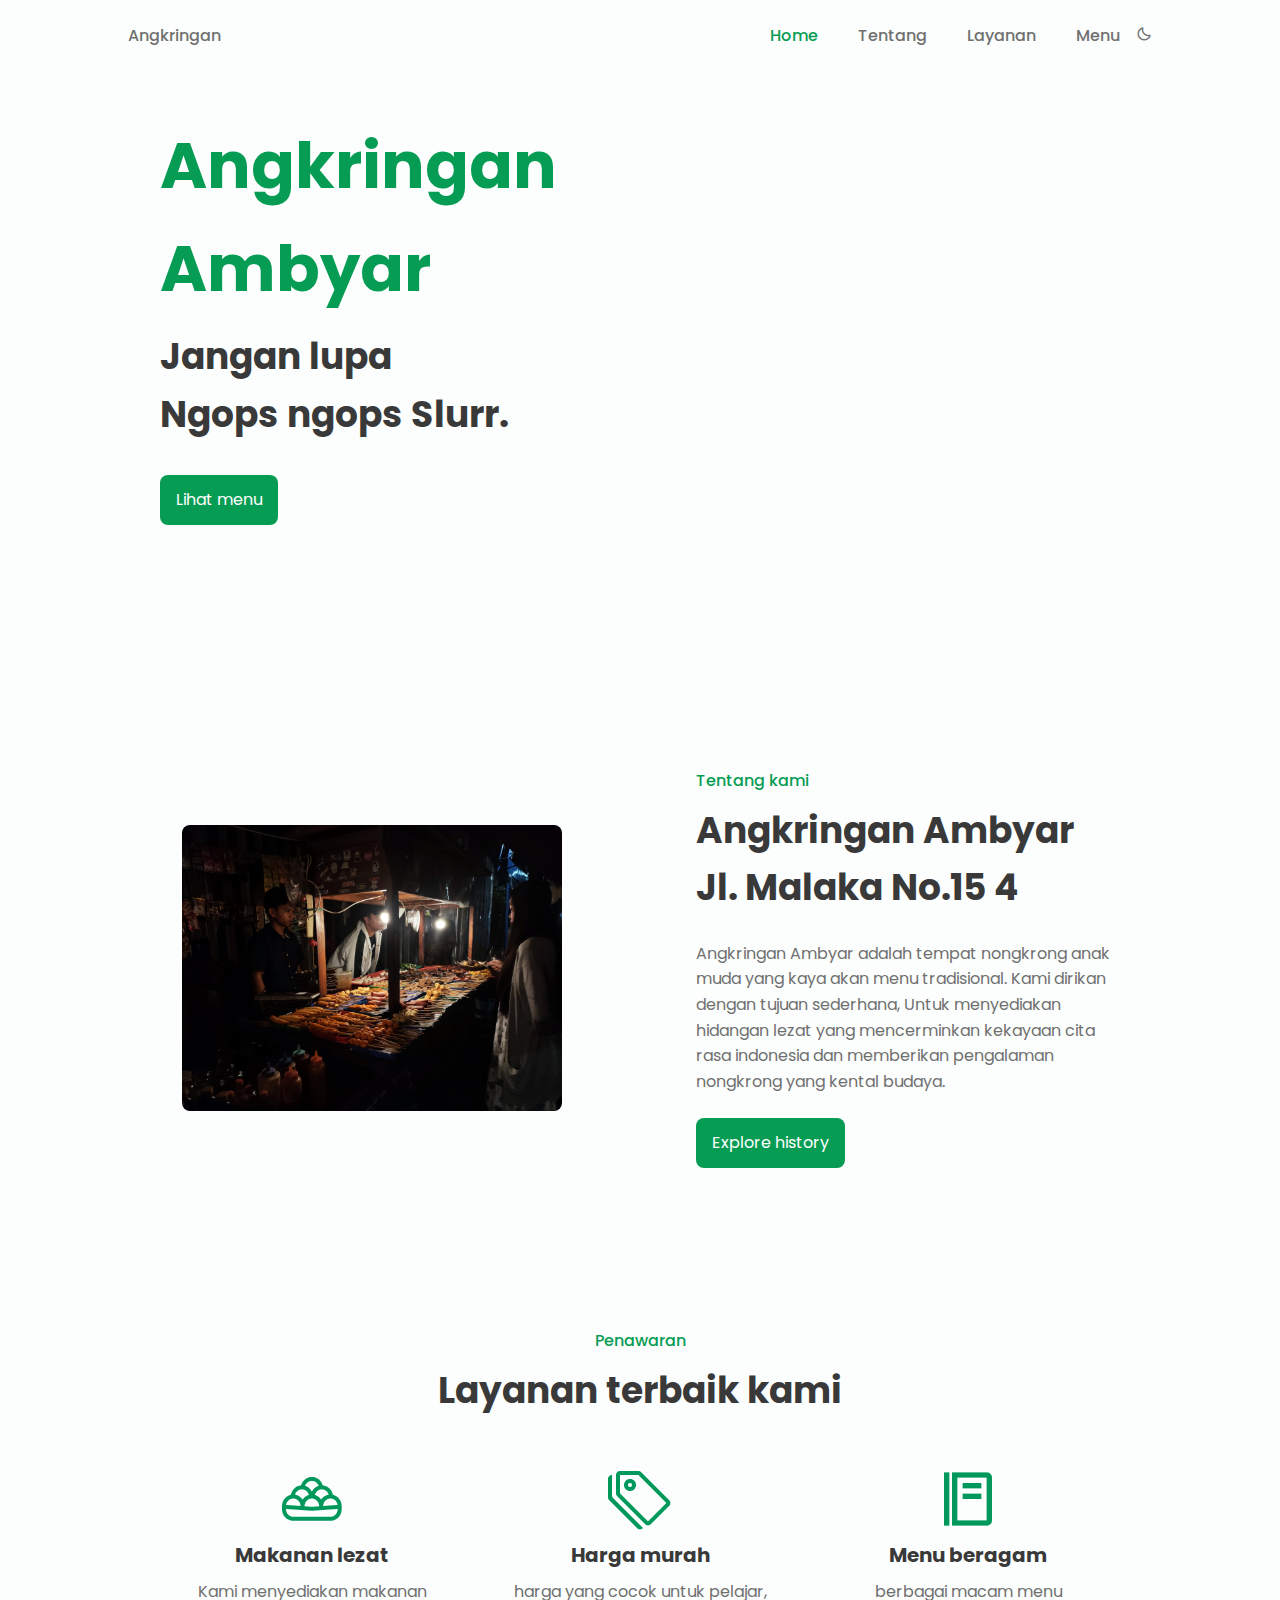
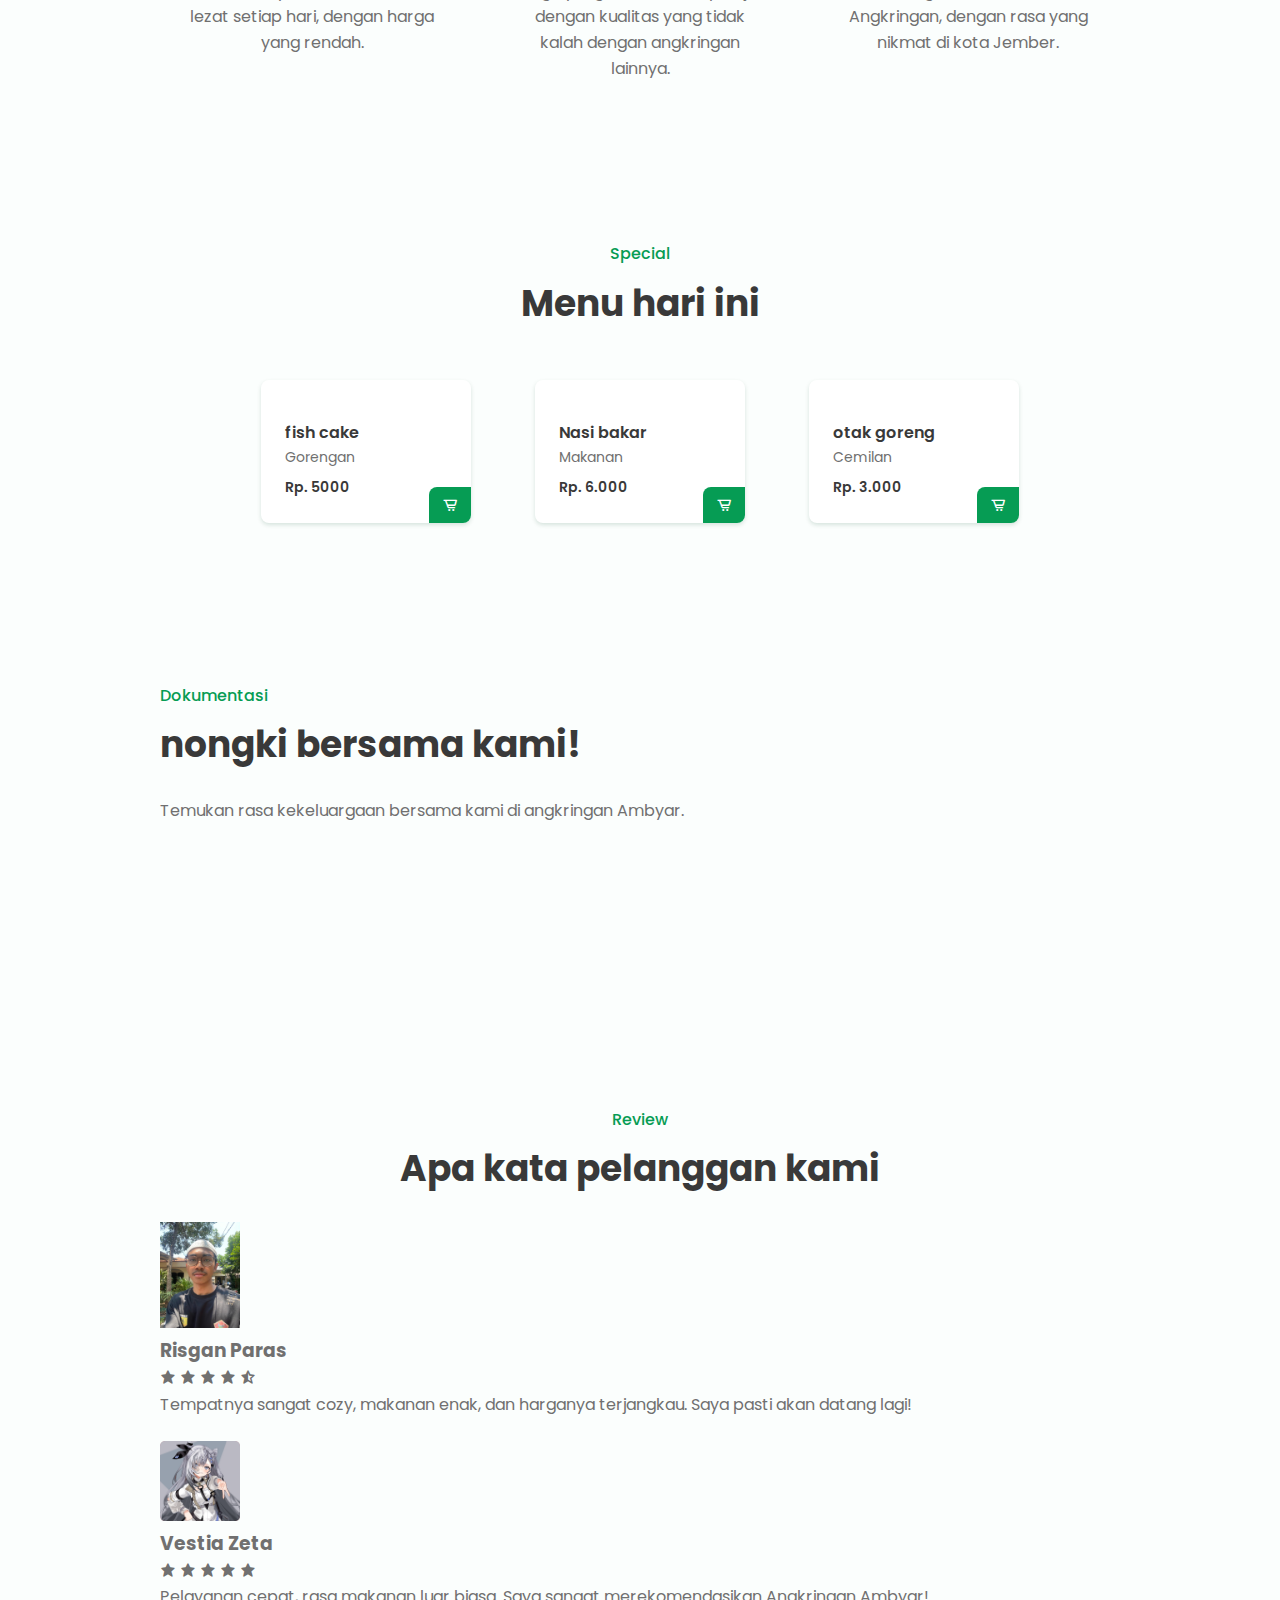
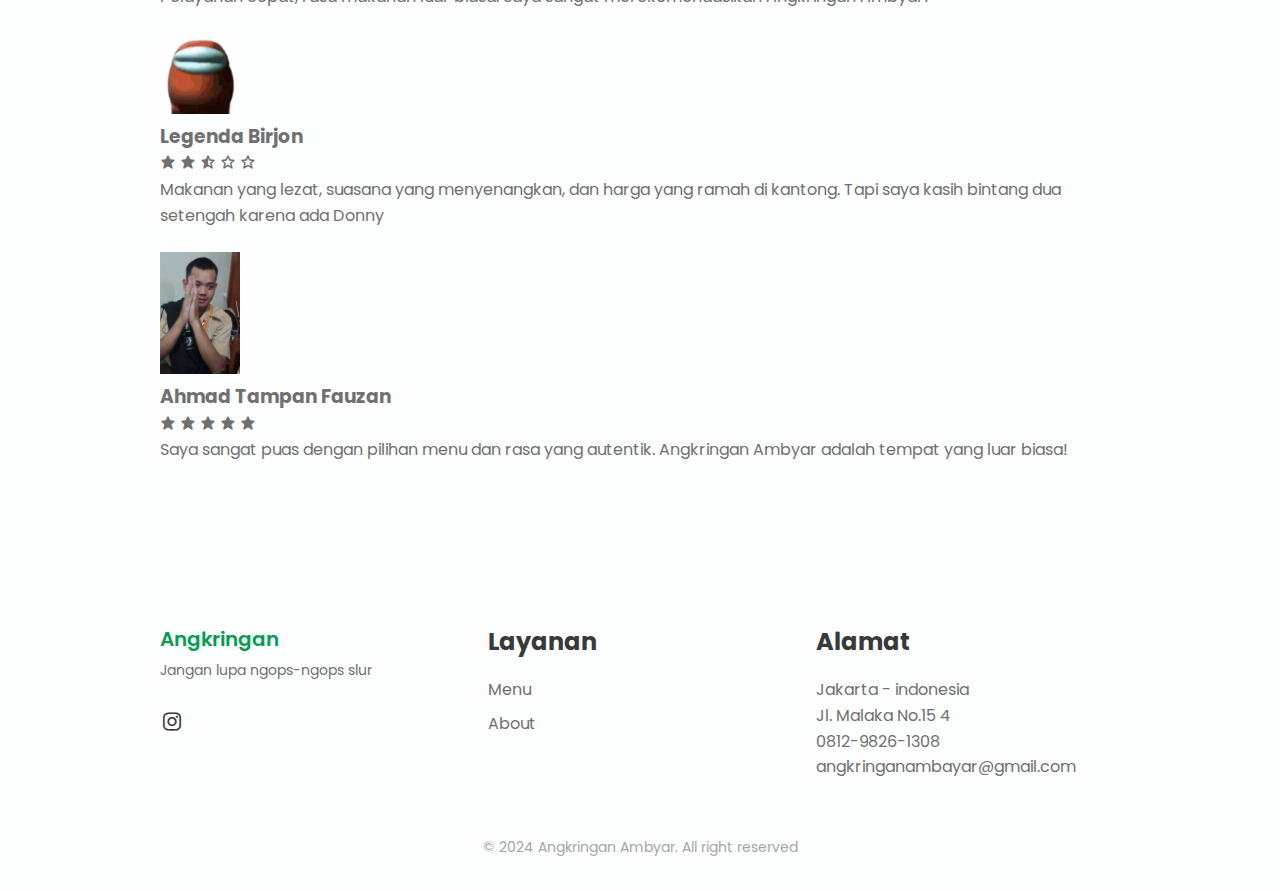
==== commit a037ffd2: "30 Januari 2024" ====
--- a/index.html
+++ b/index.html
@@ -257,7 +257,7 @@
                     <li>Jakarta - indonesia</li>
                     <li> Jl. Malaka No.15 4</li>
                     <li>0812-9826-1308</li>
-                    <li>angkringanambayarpangerandonny@gmail.com</li>
+                    <li>angkringanambayar@gmail.com</li>
                 </ul>
             </div>
         </div>
